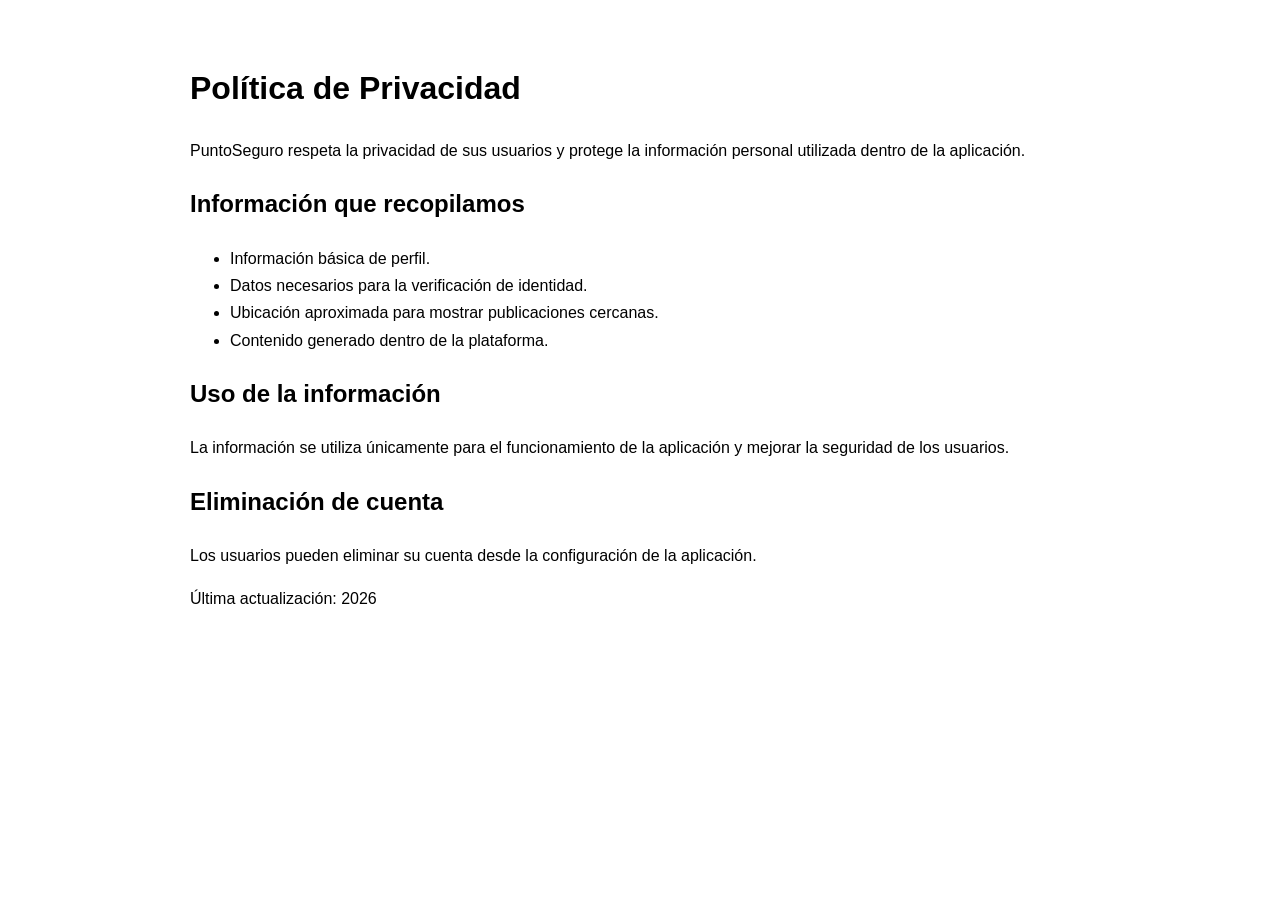
==== privacy.html @ d3b52c56 "Add privacy policy page" ====
<!DOCTYPE html>
<html>
<head>
<meta charset="UTF-8">
<title>Política de Privacidad - PuntoSeguro</title>
<style>
body{
font-family: Arial, sans-serif;
max-width:900px;
margin:auto;
padding:40px;
line-height:1.7;
}
</style>
</head>

<body>

<h1>Política de Privacidad</h1>

<p>PuntoSeguro respeta la privacidad de sus usuarios y protege la información personal utilizada dentro de la aplicación.</p>

<h2>Información que recopilamos</h2>

<ul>
<li>Información básica de perfil.</li>
<li>Datos necesarios para la verificación de identidad.</li>
<li>Ubicación aproximada para mostrar publicaciones cercanas.</li>
<li>Contenido generado dentro de la plataforma.</li>
</ul>

<h2>Uso de la información</h2>

<p>La información se utiliza únicamente para el funcionamiento de la aplicación y mejorar la seguridad de los usuarios.</p>

<h2>Eliminación de cuenta</h2>

<p>Los usuarios pueden eliminar su cuenta desde la configuración de la aplicación.</p>

<p>Última actualización: 2026</p>

</body>
</html>
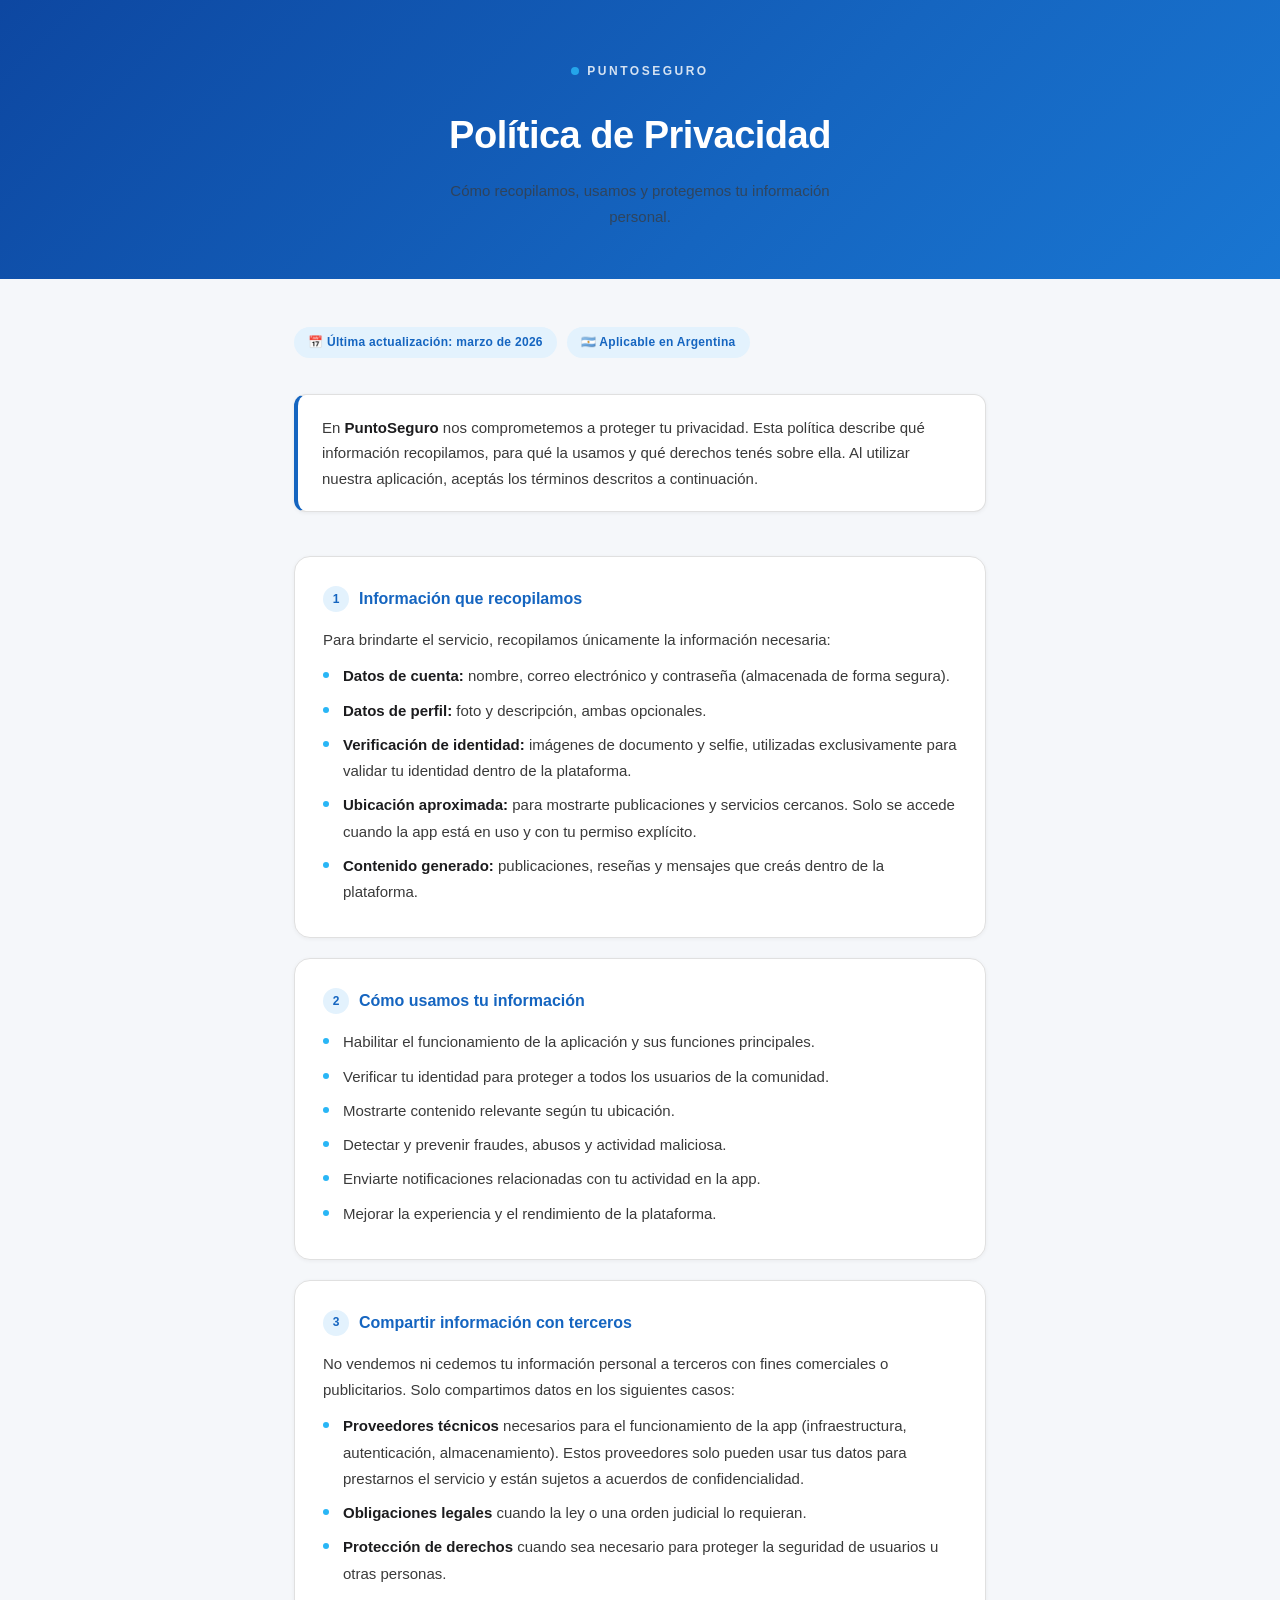
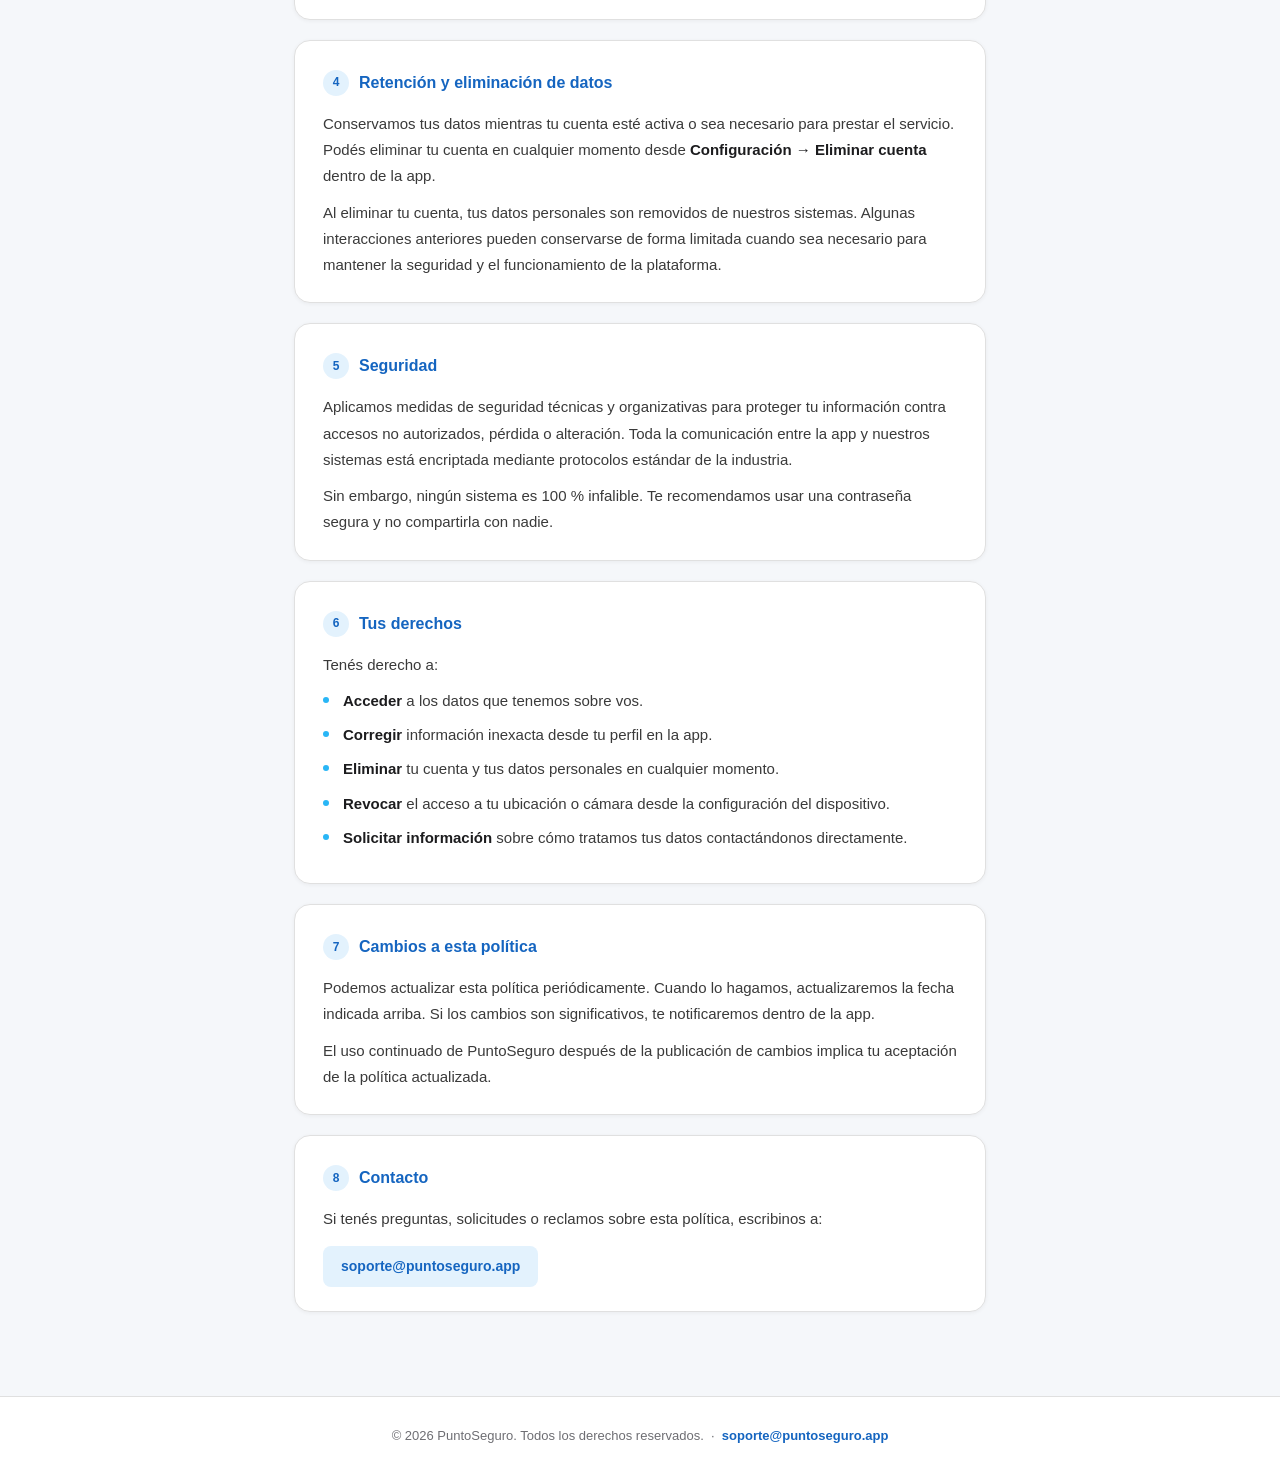
==== commit 468ee0e4: "Add files via upload" ====
--- a/privacy.html
+++ b/privacy.html
@@ -1,43 +1,352 @@
 <!DOCTYPE html>
-<html>
+<html lang="es">
 <head>
-<meta charset="UTF-8">
-<title>Política de Privacidad - PuntoSeguro</title>
-<style>
-body{
-font-family: Arial, sans-serif;
-max-width:900px;
-margin:auto;
-padding:40px;
-line-height:1.7;
-}
-</style>
+  <meta charset="UTF-8" />
+  <meta name="viewport" content="width=device-width, initial-scale=1.0" />
+  <meta name="description" content="Política de Privacidad de PuntoSeguro — cómo recopilamos, usamos y protegemos tu información." />
+  <title>Política de Privacidad — PuntoSeguro</title>
+  <style>
+    :root {
+      --primary:       #1565C0;
+      --primary-dark:  #0D47A1;
+      --primary-light: #E3F2FD;
+      --accent:        #29B6F6;
+      --text:          #1C1C1E;
+      --text-muted:    #6E6E73;
+      --border:        #E0E0E0;
+      --surface:       #FFFFFF;
+      --bg:            #F5F7FA;
+      --max-w:         740px;
+    }
+
+    *, *::before, *::after { box-sizing: border-box; margin: 0; padding: 0; }
+
+    body {
+      font-family: -apple-system, BlinkMacSystemFont, "Segoe UI", Roboto,
+                   Helvetica, Arial, sans-serif;
+      background: var(--bg);
+      color: var(--text);
+      line-height: 1.75;
+      font-size: 16px;
+      -webkit-font-smoothing: antialiased;
+    }
+
+    /* ── Header ────────────────────────────────────────────────────────────── */
+    header {
+      background: linear-gradient(135deg, var(--primary-dark) 0%, var(--primary) 60%, #1976D2 100%);
+      color: #fff;
+      padding: 56px 24px 48px;
+      text-align: center;
+    }
+
+    .brand {
+      display: inline-flex;
+      align-items: center;
+      gap: 8px;
+      font-size: 12px;
+      font-weight: 800;
+      letter-spacing: 2.5px;
+      text-transform: uppercase;
+      opacity: 0.82;
+      margin-bottom: 20px;
+    }
+
+    .brand-dot {
+      width: 8px;
+      height: 8px;
+      border-radius: 50%;
+      background: var(--accent);
+    }
+
+    header h1 {
+      font-size: clamp(26px, 5vw, 38px);
+      font-weight: 900;
+      letter-spacing: -0.5px;
+      margin-bottom: 10px;
+    }
+
+    header p {
+      font-size: 15px;
+      opacity: 0.72;
+      max-width: 420px;
+      margin: 0 auto;
+    }
+
+    /* ── Main layout ───────────────────────────────────────────────────────── */
+    main {
+      max-width: var(--max-w);
+      margin: 0 auto;
+      padding: 48px 24px 64px;
+    }
+
+    /* ── Update badge ──────────────────────────────────────────────────────── */
+    .meta {
+      display: flex;
+      align-items: center;
+      gap: 10px;
+      margin-bottom: 36px;
+      flex-wrap: wrap;
+    }
+
+    .badge {
+      display: inline-block;
+      background: var(--primary-light);
+      color: var(--primary);
+      font-size: 12px;
+      font-weight: 700;
+      padding: 5px 14px;
+      border-radius: 20px;
+      letter-spacing: 0.3px;
+    }
+
+    /* ── Intro card ────────────────────────────────────────────────────────── */
+    .intro-card {
+      background: var(--surface);
+      border: 1px solid var(--border);
+      border-left: 4px solid var(--primary);
+      border-radius: 12px;
+      padding: 20px 24px;
+      margin-bottom: 44px;
+      font-size: 15px;
+      color: #3a3a3a;
+      line-height: 1.7;
+      box-shadow: 0 1px 4px rgba(0,0,0,.06);
+    }
+
+    /* ── Sections ──────────────────────────────────────────────────────────── */
+    section {
+      background: var(--surface);
+      border: 1px solid var(--border);
+      border-radius: 16px;
+      padding: 28px 28px 24px;
+      margin-bottom: 20px;
+      box-shadow: 0 1px 4px rgba(0,0,0,.05);
+    }
+
+    h2 {
+      font-size: 16px;
+      font-weight: 800;
+      color: var(--primary);
+      margin-bottom: 14px;
+      display: flex;
+      align-items: center;
+      gap: 10px;
+    }
+
+    .section-num {
+      display: inline-flex;
+      align-items: center;
+      justify-content: center;
+      width: 26px;
+      height: 26px;
+      border-radius: 50%;
+      background: var(--primary-light);
+      color: var(--primary);
+      font-size: 12px;
+      font-weight: 900;
+      flex-shrink: 0;
+    }
+
+    p {
+      font-size: 15px;
+      color: #3a3a3a;
+      margin-bottom: 10px;
+    }
+
+    p:last-child { margin-bottom: 0; }
+
+    ul {
+      margin: 8px 0 4px 0;
+      padding-left: 0;
+      list-style: none;
+    }
+
+    ul li {
+      font-size: 15px;
+      color: #3a3a3a;
+      margin-bottom: 8px;
+      padding-left: 20px;
+      position: relative;
+    }
+
+    ul li::before {
+      content: "";
+      position: absolute;
+      left: 0;
+      top: 9px;
+      width: 6px;
+      height: 6px;
+      border-radius: 50%;
+      background: var(--accent);
+    }
+
+    strong { font-weight: 700; color: var(--text); }
+
+    /* ── Contact highlight ─────────────────────────────────────────────────── */
+    .contact-pill {
+      display: inline-block;
+      background: var(--primary-light);
+      color: var(--primary);
+      font-weight: 700;
+      font-size: 14px;
+      padding: 8px 18px;
+      border-radius: 8px;
+      margin-top: 4px;
+      word-break: break-all;
+    }
+
+    /* ── Footer ────────────────────────────────────────────────────────────── */
+    footer {
+      border-top: 1px solid var(--border);
+      text-align: center;
+      padding: 28px 24px;
+      font-size: 13px;
+      color: var(--text-muted);
+      background: var(--surface);
+    }
+
+    footer a {
+      color: var(--primary);
+      text-decoration: none;
+      font-weight: 600;
+    }
+
+    /* ── Responsive ────────────────────────────────────────────────────────── */
+    @media (max-width: 600px) {
+      header  { padding: 40px 20px 36px; }
+      main    { padding: 32px 16px 48px; }
+      section { padding: 22px 20px 18px; }
+    }
+  </style>
 </head>
-
 <body>
 
-<h1>Política de Privacidad</h1>
-
-<p>PuntoSeguro respeta la privacidad de sus usuarios y protege la información personal utilizada dentro de la aplicación.</p>
-
-<h2>Información que recopilamos</h2>
-
-<ul>
-<li>Información básica de perfil.</li>
-<li>Datos necesarios para la verificación de identidad.</li>
-<li>Ubicación aproximada para mostrar publicaciones cercanas.</li>
-<li>Contenido generado dentro de la plataforma.</li>
-</ul>
-
-<h2>Uso de la información</h2>
-
-<p>La información se utiliza únicamente para el funcionamiento de la aplicación y mejorar la seguridad de los usuarios.</p>
-
-<h2>Eliminación de cuenta</h2>
-
-<p>Los usuarios pueden eliminar su cuenta desde la configuración de la aplicación.</p>
-
-<p>Última actualización: 2026</p>
+  <header>
+    <div class="brand">
+      <span class="brand-dot"></span>
+      PuntoSeguro
+    </div>
+    <h1>Política de Privacidad</h1>
+    <p>Cómo recopilamos, usamos y protegemos tu información personal.</p>
+  </header>
+
+  <main>
+
+    <div class="meta">
+      <span class="badge">📅 Última actualización: marzo de 2026</span>
+      <span class="badge">🇦🇷 Aplicable en Argentina</span>
+    </div>
+
+    <div class="intro-card">
+      En <strong>PuntoSeguro</strong> nos comprometemos a proteger tu privacidad.
+      Esta política describe qué información recopilamos, para qué la usamos y qué
+      derechos tenés sobre ella. Al utilizar nuestra aplicación, aceptás los términos
+      descritos a continuación.
+    </div>
+
+    <section>
+      <h2><span class="section-num">1</span> Información que recopilamos</h2>
+      <p>Para brindarte el servicio, recopilamos únicamente la información necesaria:</p>
+      <ul>
+        <li><strong>Datos de cuenta:</strong> nombre, correo electrónico y contraseña (almacenada de forma segura).</li>
+        <li><strong>Datos de perfil:</strong> foto y descripción, ambas opcionales.</li>
+        <li><strong>Verificación de identidad:</strong> imágenes de documento y selfie, utilizadas exclusivamente para validar tu identidad dentro de la plataforma.</li>
+        <li><strong>Ubicación aproximada:</strong> para mostrarte publicaciones y servicios cercanos. Solo se accede cuando la app está en uso y con tu permiso explícito.</li>
+        <li><strong>Contenido generado:</strong> publicaciones, reseñas y mensajes que creás dentro de la plataforma.</li>
+      </ul>
+    </section>
+
+    <section>
+      <h2><span class="section-num">2</span> Cómo usamos tu información</h2>
+      <ul>
+        <li>Habilitar el funcionamiento de la aplicación y sus funciones principales.</li>
+        <li>Verificar tu identidad para proteger a todos los usuarios de la comunidad.</li>
+        <li>Mostrarte contenido relevante según tu ubicación.</li>
+        <li>Detectar y prevenir fraudes, abusos y actividad maliciosa.</li>
+        <li>Enviarte notificaciones relacionadas con tu actividad en la app.</li>
+        <li>Mejorar la experiencia y el rendimiento de la plataforma.</li>
+      </ul>
+    </section>
+
+    <section>
+      <h2><span class="section-num">3</span> Compartir información con terceros</h2>
+      <p>
+        No vendemos ni cedemos tu información personal a terceros con fines
+        comerciales o publicitarios. Solo compartimos datos en los siguientes casos:
+      </p>
+      <ul>
+        <li><strong>Proveedores técnicos</strong> necesarios para el funcionamiento de la app (infraestructura, autenticación, almacenamiento). Estos proveedores solo pueden usar tus datos para prestarnos el servicio y están sujetos a acuerdos de confidencialidad.</li>
+        <li><strong>Obligaciones legales</strong> cuando la ley o una orden judicial lo requieran.</li>
+        <li><strong>Protección de derechos</strong> cuando sea necesario para proteger la seguridad de usuarios u otras personas.</li>
+      </ul>
+    </section>
+
+    <section>
+      <h2><span class="section-num">4</span> Retención y eliminación de datos</h2>
+      <p>
+        Conservamos tus datos mientras tu cuenta esté activa o sea necesario para
+        prestar el servicio. Podés eliminar tu cuenta en cualquier momento desde
+        <strong>Configuración → Eliminar cuenta</strong> dentro de la app.
+      </p>
+      <p>
+        Al eliminar tu cuenta, tus datos personales son removidos de nuestros
+        sistemas. Algunas interacciones anteriores pueden conservarse de forma
+        limitada cuando sea necesario para mantener la seguridad y el
+        funcionamiento de la plataforma.
+      </p>
+    </section>
+
+    <section>
+      <h2><span class="section-num">5</span> Seguridad</h2>
+      <p>
+        Aplicamos medidas de seguridad técnicas y organizativas para proteger
+        tu información contra accesos no autorizados, pérdida o alteración.
+        Toda la comunicación entre la app y nuestros sistemas está encriptada
+        mediante protocolos estándar de la industria.
+      </p>
+      <p>
+        Sin embargo, ningún sistema es 100 % infalible. Te recomendamos usar
+        una contraseña segura y no compartirla con nadie.
+      </p>
+    </section>
+
+    <section>
+      <h2><span class="section-num">6</span> Tus derechos</h2>
+      <p>Tenés derecho a:</p>
+      <ul>
+        <li><strong>Acceder</strong> a los datos que tenemos sobre vos.</li>
+        <li><strong>Corregir</strong> información inexacta desde tu perfil en la app.</li>
+        <li><strong>Eliminar</strong> tu cuenta y tus datos personales en cualquier momento.</li>
+        <li><strong>Revocar</strong> el acceso a tu ubicación o cámara desde la configuración del dispositivo.</li>
+        <li><strong>Solicitar información</strong> sobre cómo tratamos tus datos contactándonos directamente.</li>
+      </ul>
+    </section>
+
+    <section>
+      <h2><span class="section-num">7</span> Cambios a esta política</h2>
+      <p>
+        Podemos actualizar esta política periódicamente. Cuando lo hagamos,
+        actualizaremos la fecha indicada arriba. Si los cambios son significativos,
+        te notificaremos dentro de la app.
+      </p>
+      <p>
+        El uso continuado de PuntoSeguro después de la publicación de cambios
+        implica tu aceptación de la política actualizada.
+      </p>
+    </section>
+
+    <section>
+      <h2><span class="section-num">8</span> Contacto</h2>
+      <p>Si tenés preguntas, solicitudes o reclamos sobre esta política, escribinos a:</p>
+      <div class="contact-pill">soporte@puntoseguro.app</div>
+    </section>
+
+  </main>
+
+  <footer>
+    © 2026 PuntoSeguro. Todos los derechos reservados. &nbsp;·&nbsp;
+    <a href="mailto:soporte@puntoseguro.app">soporte@puntoseguro.app</a>
+  </footer>
 
 </body>
 </html>
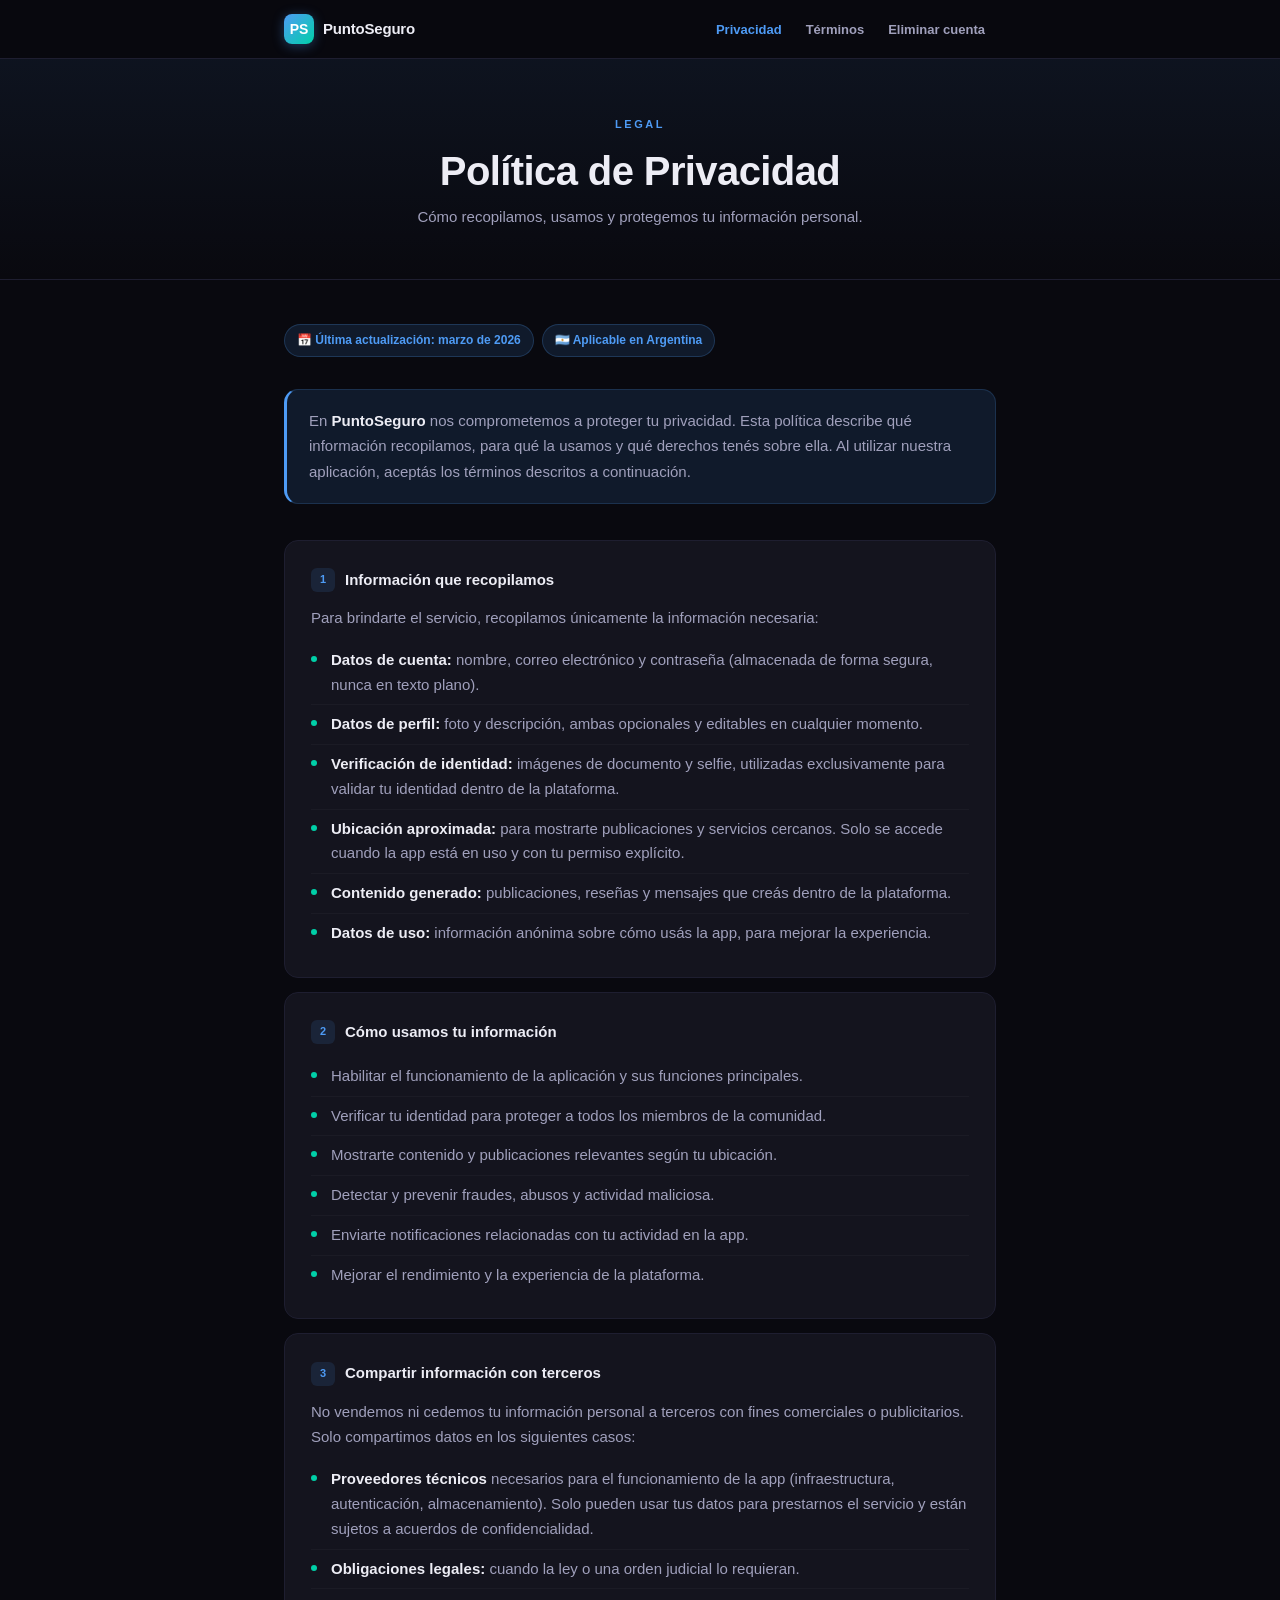
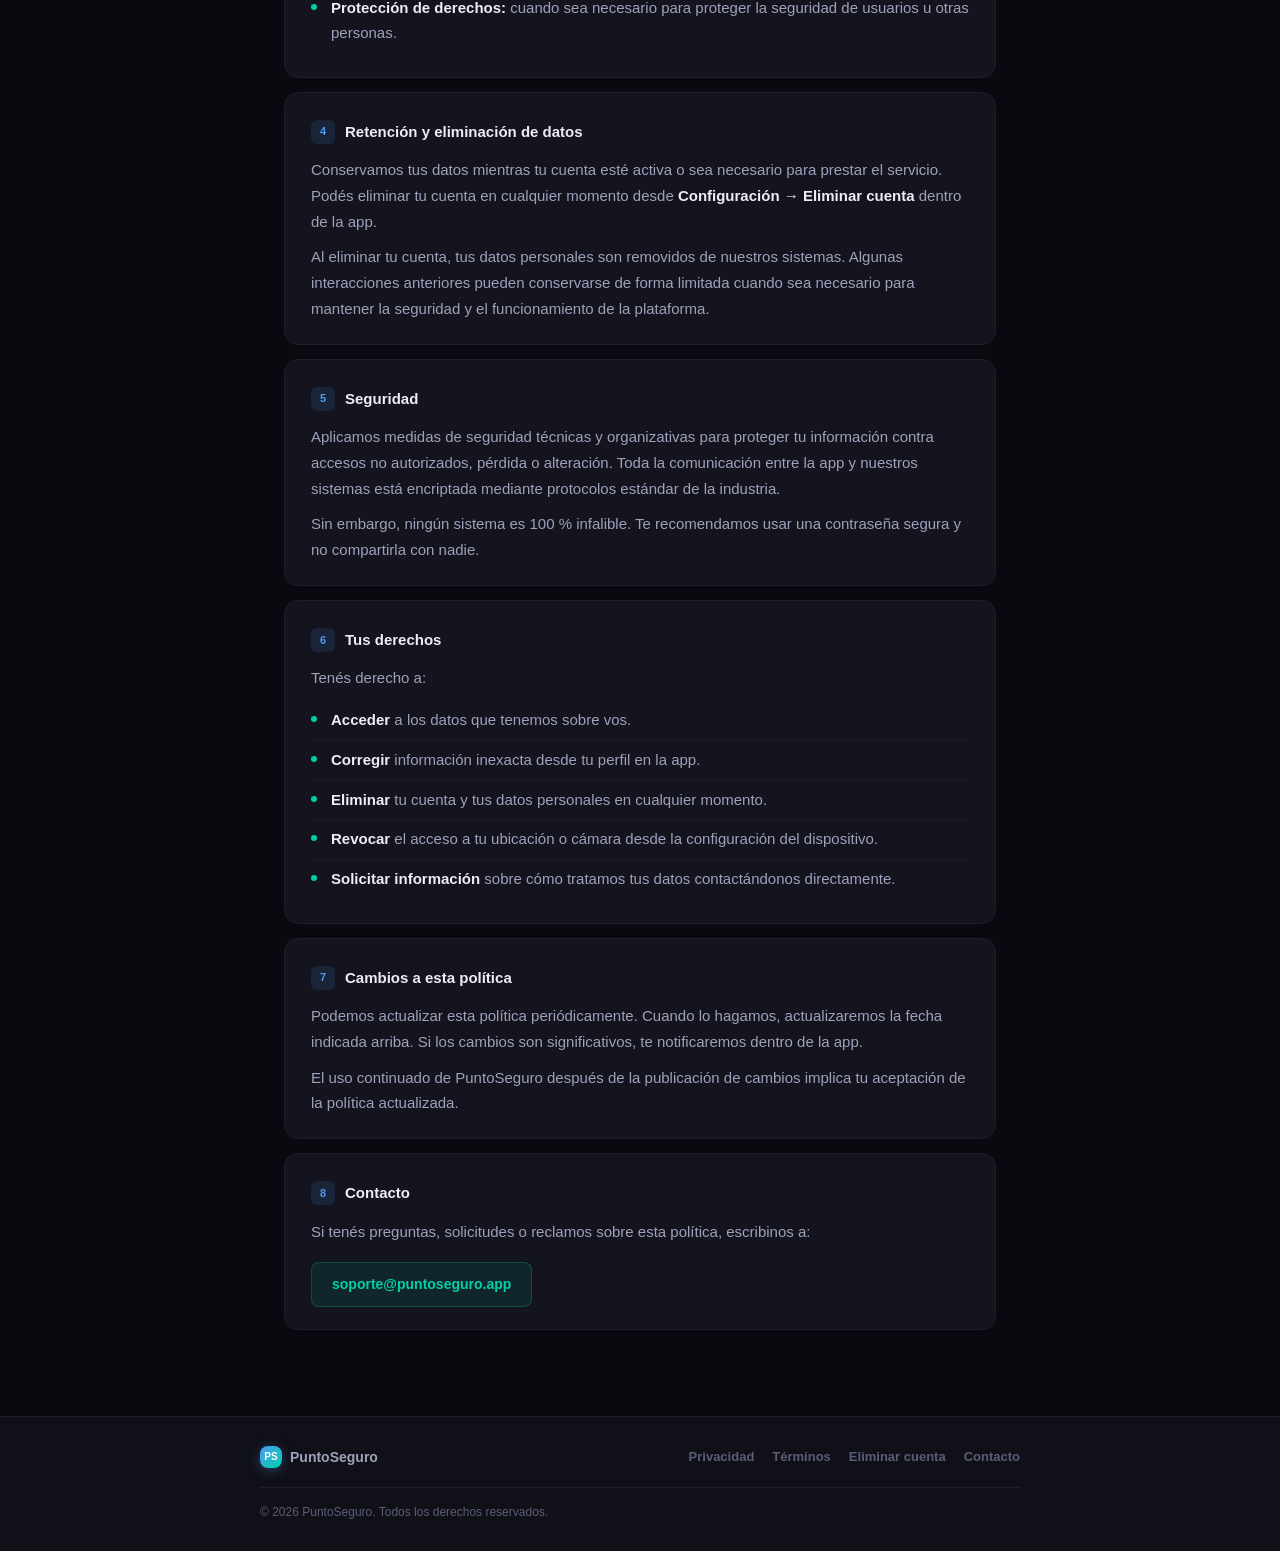
==== commit f227ad56: "Add files via upload" ====
--- a/privacy.html
+++ b/privacy.html
@@ -5,234 +5,33 @@
   <meta name="viewport" content="width=device-width, initial-scale=1.0" />
   <meta name="description" content="Política de Privacidad de PuntoSeguro — cómo recopilamos, usamos y protegemos tu información." />
   <title>Política de Privacidad — PuntoSeguro</title>
-  <style>
-    :root {
-      --primary:       #1565C0;
-      --primary-dark:  #0D47A1;
-      --primary-light: #E3F2FD;
-      --accent:        #29B6F6;
-      --text:          #1C1C1E;
-      --text-muted:    #6E6E73;
-      --border:        #E0E0E0;
-      --surface:       #FFFFFF;
-      --bg:            #F5F7FA;
-      --max-w:         740px;
-    }
-
-    *, *::before, *::after { box-sizing: border-box; margin: 0; padding: 0; }
-
-    body {
-      font-family: -apple-system, BlinkMacSystemFont, "Segoe UI", Roboto,
-                   Helvetica, Arial, sans-serif;
-      background: var(--bg);
-      color: var(--text);
-      line-height: 1.75;
-      font-size: 16px;
-      -webkit-font-smoothing: antialiased;
-    }
-
-    /* ── Header ────────────────────────────────────────────────────────────── */
-    header {
-      background: linear-gradient(135deg, var(--primary-dark) 0%, var(--primary) 60%, #1976D2 100%);
-      color: #fff;
-      padding: 56px 24px 48px;
-      text-align: center;
-    }
-
-    .brand {
-      display: inline-flex;
-      align-items: center;
-      gap: 8px;
-      font-size: 12px;
-      font-weight: 800;
-      letter-spacing: 2.5px;
-      text-transform: uppercase;
-      opacity: 0.82;
-      margin-bottom: 20px;
-    }
-
-    .brand-dot {
-      width: 8px;
-      height: 8px;
-      border-radius: 50%;
-      background: var(--accent);
-    }
-
-    header h1 {
-      font-size: clamp(26px, 5vw, 38px);
-      font-weight: 900;
-      letter-spacing: -0.5px;
-      margin-bottom: 10px;
-    }
-
-    header p {
-      font-size: 15px;
-      opacity: 0.72;
-      max-width: 420px;
-      margin: 0 auto;
-    }
-
-    /* ── Main layout ───────────────────────────────────────────────────────── */
-    main {
-      max-width: var(--max-w);
-      margin: 0 auto;
-      padding: 48px 24px 64px;
-    }
-
-    /* ── Update badge ──────────────────────────────────────────────────────── */
-    .meta {
-      display: flex;
-      align-items: center;
-      gap: 10px;
-      margin-bottom: 36px;
-      flex-wrap: wrap;
-    }
-
-    .badge {
-      display: inline-block;
-      background: var(--primary-light);
-      color: var(--primary);
-      font-size: 12px;
-      font-weight: 700;
-      padding: 5px 14px;
-      border-radius: 20px;
-      letter-spacing: 0.3px;
-    }
-
-    /* ── Intro card ────────────────────────────────────────────────────────── */
-    .intro-card {
-      background: var(--surface);
-      border: 1px solid var(--border);
-      border-left: 4px solid var(--primary);
-      border-radius: 12px;
-      padding: 20px 24px;
-      margin-bottom: 44px;
-      font-size: 15px;
-      color: #3a3a3a;
-      line-height: 1.7;
-      box-shadow: 0 1px 4px rgba(0,0,0,.06);
-    }
-
-    /* ── Sections ──────────────────────────────────────────────────────────── */
-    section {
-      background: var(--surface);
-      border: 1px solid var(--border);
-      border-radius: 16px;
-      padding: 28px 28px 24px;
-      margin-bottom: 20px;
-      box-shadow: 0 1px 4px rgba(0,0,0,.05);
-    }
-
-    h2 {
-      font-size: 16px;
-      font-weight: 800;
-      color: var(--primary);
-      margin-bottom: 14px;
-      display: flex;
-      align-items: center;
-      gap: 10px;
-    }
-
-    .section-num {
-      display: inline-flex;
-      align-items: center;
-      justify-content: center;
-      width: 26px;
-      height: 26px;
-      border-radius: 50%;
-      background: var(--primary-light);
-      color: var(--primary);
-      font-size: 12px;
-      font-weight: 900;
-      flex-shrink: 0;
-    }
-
-    p {
-      font-size: 15px;
-      color: #3a3a3a;
-      margin-bottom: 10px;
-    }
-
-    p:last-child { margin-bottom: 0; }
-
-    ul {
-      margin: 8px 0 4px 0;
-      padding-left: 0;
-      list-style: none;
-    }
-
-    ul li {
-      font-size: 15px;
-      color: #3a3a3a;
-      margin-bottom: 8px;
-      padding-left: 20px;
-      position: relative;
-    }
-
-    ul li::before {
-      content: "";
-      position: absolute;
-      left: 0;
-      top: 9px;
-      width: 6px;
-      height: 6px;
-      border-radius: 50%;
-      background: var(--accent);
-    }
-
-    strong { font-weight: 700; color: var(--text); }
-
-    /* ── Contact highlight ─────────────────────────────────────────────────── */
-    .contact-pill {
-      display: inline-block;
-      background: var(--primary-light);
-      color: var(--primary);
-      font-weight: 700;
-      font-size: 14px;
-      padding: 8px 18px;
-      border-radius: 8px;
-      margin-top: 4px;
-      word-break: break-all;
-    }
-
-    /* ── Footer ────────────────────────────────────────────────────────────── */
-    footer {
-      border-top: 1px solid var(--border);
-      text-align: center;
-      padding: 28px 24px;
-      font-size: 13px;
-      color: var(--text-muted);
-      background: var(--surface);
-    }
-
-    footer a {
-      color: var(--primary);
-      text-decoration: none;
-      font-weight: 600;
-    }
-
-    /* ── Responsive ────────────────────────────────────────────────────────── */
-    @media (max-width: 600px) {
-      header  { padding: 40px 20px 36px; }
-      main    { padding: 32px 16px 48px; }
-      section { padding: 22px 20px 18px; }
-    }
-  </style>
+  <link rel="stylesheet" href="styles.css" />
 </head>
 <body>
 
-  <header>
-    <div class="brand">
-      <span class="brand-dot"></span>
-      PuntoSeguro
+  <nav class="site-nav">
+    <div class="nav-inner">
+      <a href="index.html" class="nav-brand">
+        <span class="brand-mark">PS</span>
+        PuntoSeguro
+      </a>
+      <ul class="nav-links">
+        <li><a href="privacy.html" class="active">Privacidad</a></li>
+        <li><a href="terms.html">Términos</a></li>
+        <li><a href="delete-account.html">Eliminar cuenta</a></li>
+      </ul>
     </div>
+  </nav>
+
+  <div class="page-hero">
+    <span class="eyebrow">Legal</span>
     <h1>Política de Privacidad</h1>
-    <p>Cómo recopilamos, usamos y protegemos tu información personal.</p>
-  </header>
+    <p class="sub">Cómo recopilamos, usamos y protegemos tu información personal.</p>
+  </div>
 
   <main>
 
-    <div class="meta">
+    <div class="meta-row">
       <span class="badge">📅 Última actualización: marzo de 2026</span>
       <span class="badge">🇦🇷 Aplicable en Argentina</span>
     </div>
@@ -244,74 +43,55 @@
       descritos a continuación.
     </div>
 
-    <section>
-      <h2><span class="section-num">1</span> Información que recopilamos</h2>
+    <div class="section-card">
+      <h2><span class="snum">1</span> Información que recopilamos</h2>
       <p>Para brindarte el servicio, recopilamos únicamente la información necesaria:</p>
       <ul>
-        <li><strong>Datos de cuenta:</strong> nombre, correo electrónico y contraseña (almacenada de forma segura).</li>
-        <li><strong>Datos de perfil:</strong> foto y descripción, ambas opcionales.</li>
+        <li><strong>Datos de cuenta:</strong> nombre, correo electrónico y contraseña (almacenada de forma segura, nunca en texto plano).</li>
+        <li><strong>Datos de perfil:</strong> foto y descripción, ambas opcionales y editables en cualquier momento.</li>
         <li><strong>Verificación de identidad:</strong> imágenes de documento y selfie, utilizadas exclusivamente para validar tu identidad dentro de la plataforma.</li>
         <li><strong>Ubicación aproximada:</strong> para mostrarte publicaciones y servicios cercanos. Solo se accede cuando la app está en uso y con tu permiso explícito.</li>
         <li><strong>Contenido generado:</strong> publicaciones, reseñas y mensajes que creás dentro de la plataforma.</li>
+        <li><strong>Datos de uso:</strong> información anónima sobre cómo usás la app, para mejorar la experiencia.</li>
       </ul>
-    </section>
+    </div>
 
-    <section>
-      <h2><span class="section-num">2</span> Cómo usamos tu información</h2>
+    <div class="section-card">
+      <h2><span class="snum">2</span> Cómo usamos tu información</h2>
       <ul>
         <li>Habilitar el funcionamiento de la aplicación y sus funciones principales.</li>
-        <li>Verificar tu identidad para proteger a todos los usuarios de la comunidad.</li>
-        <li>Mostrarte contenido relevante según tu ubicación.</li>
+        <li>Verificar tu identidad para proteger a todos los miembros de la comunidad.</li>
+        <li>Mostrarte contenido y publicaciones relevantes según tu ubicación.</li>
         <li>Detectar y prevenir fraudes, abusos y actividad maliciosa.</li>
         <li>Enviarte notificaciones relacionadas con tu actividad en la app.</li>
-        <li>Mejorar la experiencia y el rendimiento de la plataforma.</li>
+        <li>Mejorar el rendimiento y la experiencia de la plataforma.</li>
       </ul>
-    </section>
+    </div>
 
-    <section>
-      <h2><span class="section-num">3</span> Compartir información con terceros</h2>
-      <p>
-        No vendemos ni cedemos tu información personal a terceros con fines
-        comerciales o publicitarios. Solo compartimos datos en los siguientes casos:
-      </p>
+    <div class="section-card">
+      <h2><span class="snum">3</span> Compartir información con terceros</h2>
+      <p>No vendemos ni cedemos tu información personal a terceros con fines comerciales o publicitarios. Solo compartimos datos en los siguientes casos:</p>
       <ul>
-        <li><strong>Proveedores técnicos</strong> necesarios para el funcionamiento de la app (infraestructura, autenticación, almacenamiento). Estos proveedores solo pueden usar tus datos para prestarnos el servicio y están sujetos a acuerdos de confidencialidad.</li>
-        <li><strong>Obligaciones legales</strong> cuando la ley o una orden judicial lo requieran.</li>
-        <li><strong>Protección de derechos</strong> cuando sea necesario para proteger la seguridad de usuarios u otras personas.</li>
+        <li><strong>Proveedores técnicos</strong> necesarios para el funcionamiento de la app (infraestructura, autenticación, almacenamiento). Solo pueden usar tus datos para prestarnos el servicio y están sujetos a acuerdos de confidencialidad.</li>
+        <li><strong>Obligaciones legales:</strong> cuando la ley o una orden judicial lo requieran.</li>
+        <li><strong>Protección de derechos:</strong> cuando sea necesario para proteger la seguridad de usuarios u otras personas.</li>
       </ul>
-    </section>
+    </div>
 
-    <section>
-      <h2><span class="section-num">4</span> Retención y eliminación de datos</h2>
-      <p>
-        Conservamos tus datos mientras tu cuenta esté activa o sea necesario para
-        prestar el servicio. Podés eliminar tu cuenta en cualquier momento desde
-        <strong>Configuración → Eliminar cuenta</strong> dentro de la app.
-      </p>
-      <p>
-        Al eliminar tu cuenta, tus datos personales son removidos de nuestros
-        sistemas. Algunas interacciones anteriores pueden conservarse de forma
-        limitada cuando sea necesario para mantener la seguridad y el
-        funcionamiento de la plataforma.
-      </p>
-    </section>
+    <div class="section-card">
+      <h2><span class="snum">4</span> Retención y eliminación de datos</h2>
+      <p>Conservamos tus datos mientras tu cuenta esté activa o sea necesario para prestar el servicio. Podés eliminar tu cuenta en cualquier momento desde <strong>Configuración → Eliminar cuenta</strong> dentro de la app.</p>
+      <p>Al eliminar tu cuenta, tus datos personales son removidos de nuestros sistemas. Algunas interacciones anteriores pueden conservarse de forma limitada cuando sea necesario para mantener la seguridad y el funcionamiento de la plataforma.</p>
+    </div>
 
-    <section>
-      <h2><span class="section-num">5</span> Seguridad</h2>
-      <p>
-        Aplicamos medidas de seguridad técnicas y organizativas para proteger
-        tu información contra accesos no autorizados, pérdida o alteración.
-        Toda la comunicación entre la app y nuestros sistemas está encriptada
-        mediante protocolos estándar de la industria.
-      </p>
-      <p>
-        Sin embargo, ningún sistema es 100 % infalible. Te recomendamos usar
-        una contraseña segura y no compartirla con nadie.
-      </p>
-    </section>
+    <div class="section-card">
+      <h2><span class="snum">5</span> Seguridad</h2>
+      <p>Aplicamos medidas de seguridad técnicas y organizativas para proteger tu información contra accesos no autorizados, pérdida o alteración. Toda la comunicación entre la app y nuestros sistemas está encriptada mediante protocolos estándar de la industria.</p>
+      <p>Sin embargo, ningún sistema es 100 % infalible. Te recomendamos usar una contraseña segura y no compartirla con nadie.</p>
+    </div>
 
-    <section>
-      <h2><span class="section-num">6</span> Tus derechos</h2>
+    <div class="section-card">
+      <h2><span class="snum">6</span> Tus derechos</h2>
       <p>Tenés derecho a:</p>
       <ul>
         <li><strong>Acceder</strong> a los datos que tenemos sobre vos.</li>
@@ -320,32 +100,36 @@
         <li><strong>Revocar</strong> el acceso a tu ubicación o cámara desde la configuración del dispositivo.</li>
         <li><strong>Solicitar información</strong> sobre cómo tratamos tus datos contactándonos directamente.</li>
       </ul>
-    </section>
+    </div>
 
-    <section>
-      <h2><span class="section-num">7</span> Cambios a esta política</h2>
-      <p>
-        Podemos actualizar esta política periódicamente. Cuando lo hagamos,
-        actualizaremos la fecha indicada arriba. Si los cambios son significativos,
-        te notificaremos dentro de la app.
-      </p>
-      <p>
-        El uso continuado de PuntoSeguro después de la publicación de cambios
-        implica tu aceptación de la política actualizada.
-      </p>
-    </section>
+    <div class="section-card">
+      <h2><span class="snum">7</span> Cambios a esta política</h2>
+      <p>Podemos actualizar esta política periódicamente. Cuando lo hagamos, actualizaremos la fecha indicada arriba. Si los cambios son significativos, te notificaremos dentro de la app.</p>
+      <p>El uso continuado de PuntoSeguro después de la publicación de cambios implica tu aceptación de la política actualizada.</p>
+    </div>
 
-    <section>
-      <h2><span class="section-num">8</span> Contacto</h2>
+    <div class="section-card">
+      <h2><span class="snum">8</span> Contacto</h2>
       <p>Si tenés preguntas, solicitudes o reclamos sobre esta política, escribinos a:</p>
-      <div class="contact-pill">soporte@puntoseguro.app</div>
-    </section>
+      <a href="mailto:soporte@puntoseguro.app" class="contact-pill">soporte@puntoseguro.app</a>
+    </div>
 
   </main>
 
   <footer>
-    © 2026 PuntoSeguro. Todos los derechos reservados. &nbsp;·&nbsp;
-    <a href="mailto:soporte@puntoseguro.app">soporte@puntoseguro.app</a>
+    <div class="footer-inner">
+      <a href="index.html" class="footer-brand">
+        <span class="brand-mark" style="width:22px;height:22px;font-size:10px;">PS</span>
+        PuntoSeguro
+      </a>
+      <nav class="footer-links">
+        <a href="privacy.html">Privacidad</a>
+        <a href="terms.html">Términos</a>
+        <a href="delete-account.html">Eliminar cuenta</a>
+        <a href="mailto:soporte@puntoseguro.app">Contacto</a>
+      </nav>
+      <p class="footer-copy">© 2026 PuntoSeguro. Todos los derechos reservados.</p>
+    </div>
   </footer>
 
 </body>
--- a/styles.css
+++ b/styles.css
@@ -0,0 +1,568 @@
+/* ─────────────────────────────────────────────────────────────────────────
+   PuntoSeguro — Legal Site · Shared Design System
+   ───────────────────────────────────────────────────────────────────────── */
+
+:root {
+  --bg:           #09090F;
+  --surface:      #101018;
+  --card:         #14141E;
+  --card-hover:   #1A1A28;
+  --border:       #1E1E30;
+  --border-lit:   rgba(78, 155, 245, .28);
+  --primary:      #4E9BF5;
+  --primary-dim:  rgba(78, 155, 245, .12);
+  --accent:       #00D0A8;
+  --accent-dim:   rgba(0, 208, 168, .10);
+  --danger:       #FF4F5A;
+  --danger-dim:   rgba(255, 79, 90, .08);
+  --text:         #EDEDF5;
+  --text-2:       #A0A0BC;
+  --text-muted:   #5C5C78;
+  --max-w:        760px;
+  --r:            14px;
+  --r-sm:          8px;
+}
+
+*, *::before, *::after { box-sizing: border-box; margin: 0; padding: 0; }
+
+html { scroll-behavior: smooth; }
+
+body {
+  font-family: -apple-system, BlinkMacSystemFont, "Segoe UI", Roboto,
+               Helvetica, Arial, sans-serif;
+  background: var(--bg);
+  color: var(--text);
+  line-height: 1.75;
+  font-size: 16px;
+  -webkit-font-smoothing: antialiased;
+  min-height: 100vh;
+  display: flex;
+  flex-direction: column;
+}
+
+/* ── Navigation ─────────────────────────────────────────────────────────── */
+
+.site-nav {
+  background: rgba(9, 9, 15, .94);
+  backdrop-filter: blur(14px);
+  -webkit-backdrop-filter: blur(14px);
+  border-bottom: 1px solid var(--border);
+  position: sticky;
+  top: 0;
+  z-index: 100;
+}
+
+.nav-inner {
+  max-width: var(--max-w);
+  margin: 0 auto;
+  padding: 0 24px;
+  height: 58px;
+  display: flex;
+  align-items: center;
+  justify-content: space-between;
+}
+
+.nav-brand {
+  display: flex;
+  align-items: center;
+  gap: 9px;
+  text-decoration: none;
+  color: var(--text);
+  font-weight: 800;
+  font-size: 15px;
+  letter-spacing: -0.2px;
+}
+
+.brand-mark {
+  width: 30px;
+  height: 30px;
+  border-radius: 8px;
+  background: linear-gradient(135deg, var(--primary) 0%, var(--accent) 100%);
+  display: flex;
+  align-items: center;
+  justify-content: center;
+  font-size: 14px;
+  font-weight: 900;
+  color: #fff;
+  flex-shrink: 0;
+  box-shadow: 0 2px 12px rgba(78, 155, 245, .35);
+}
+
+.nav-links {
+  display: flex;
+  align-items: center;
+  gap: 2px;
+  list-style: none;
+}
+
+.nav-links a {
+  color: var(--text-2);
+  text-decoration: none;
+  font-size: 13px;
+  font-weight: 600;
+  padding: 6px 11px;
+  border-radius: var(--r-sm);
+  transition: color .18s, background .18s;
+}
+
+.nav-links a:hover { color: var(--text); background: rgba(255,255,255,.05); }
+.nav-links a.active { color: var(--primary); }
+
+/* ── Page Hero ──────────────────────────────────────────────────────────── */
+
+.page-hero {
+  background: linear-gradient(180deg,
+    rgba(78, 155, 245, .07) 0%,
+    transparent 100%);
+  border-bottom: 1px solid var(--border);
+  padding: 56px 24px 48px;
+  text-align: center;
+}
+
+.page-hero .eyebrow {
+  display: block;
+  font-size: 11px;
+  font-weight: 700;
+  letter-spacing: 2.5px;
+  text-transform: uppercase;
+  color: var(--primary);
+  margin-bottom: 14px;
+}
+
+.page-hero h1 {
+  font-size: clamp(26px, 5vw, 40px);
+  font-weight: 900;
+  letter-spacing: -0.6px;
+  color: var(--text);
+  margin-bottom: 10px;
+  line-height: 1.15;
+}
+
+.page-hero .sub {
+  font-size: 15px;
+  color: var(--text-2);
+  max-width: 460px;
+  margin: 0 auto;
+}
+
+/* ── Main ────────────────────────────────────────────────────────────────── */
+
+main {
+  flex: 1;
+  max-width: var(--max-w);
+  margin: 0 auto;
+  width: 100%;
+  padding: 44px 24px 72px;
+}
+
+/* ── Meta row ────────────────────────────────────────────────────────────── */
+
+.meta-row {
+  display: flex;
+  align-items: center;
+  gap: 8px;
+  flex-wrap: wrap;
+  margin-bottom: 32px;
+}
+
+.badge {
+  display: inline-flex;
+  align-items: center;
+  gap: 5px;
+  background: var(--primary-dim);
+  color: var(--primary);
+  border: 1px solid rgba(78, 155, 245, .22);
+  font-size: 12px;
+  font-weight: 700;
+  padding: 5px 12px;
+  border-radius: 20px;
+}
+
+/* ── Intro card ──────────────────────────────────────────────────────────── */
+
+.intro-card {
+  background: var(--primary-dim);
+  border: 1px solid rgba(78, 155, 245, .18);
+  border-left: 3px solid var(--primary);
+  border-radius: var(--r);
+  padding: 18px 22px;
+  margin-bottom: 36px;
+  font-size: 15px;
+  color: var(--text-2);
+  line-height: 1.72;
+}
+
+/* ── Section cards ───────────────────────────────────────────────────────── */
+
+.section-card {
+  background: var(--card);
+  border: 1px solid var(--border);
+  border-radius: var(--r);
+  padding: 26px 26px 22px;
+  margin-bottom: 14px;
+  transition: border-color .18s;
+}
+
+.section-card:hover { border-color: var(--border-lit); }
+
+.section-card h2 {
+  font-size: 15px;
+  font-weight: 800;
+  color: var(--text);
+  margin-bottom: 12px;
+  display: flex;
+  align-items: center;
+  gap: 10px;
+}
+
+.snum {
+  display: inline-flex;
+  align-items: center;
+  justify-content: center;
+  width: 24px;
+  height: 24px;
+  border-radius: 6px;
+  background: var(--primary-dim);
+  color: var(--primary);
+  font-size: 11px;
+  font-weight: 900;
+  flex-shrink: 0;
+}
+
+.section-card p {
+  font-size: 15px;
+  color: var(--text-2);
+  margin-bottom: 10px;
+  line-height: 1.72;
+}
+
+.section-card p:last-child { margin-bottom: 0; }
+
+.section-card ul {
+  list-style: none;
+  padding: 0;
+  margin: 8px 0 2px;
+}
+
+.section-card ul li {
+  font-size: 15px;
+  color: var(--text-2);
+  padding: 7px 0 7px 20px;
+  position: relative;
+  border-bottom: 1px solid rgba(255,255,255,.03);
+  line-height: 1.65;
+}
+
+.section-card ul li:last-child { border-bottom: none; }
+
+.section-card ul li::before {
+  content: "";
+  position: absolute;
+  left: 0;
+  top: 15px;
+  width: 6px;
+  height: 6px;
+  border-radius: 50%;
+  background: var(--accent);
+}
+
+strong { font-weight: 700; color: var(--text); }
+
+/* ── Contact pill ────────────────────────────────────────────────────────── */
+
+.contact-pill {
+  display: inline-block;
+  background: var(--accent-dim);
+  border: 1px solid rgba(0, 208, 168, .22);
+  color: var(--accent);
+  font-weight: 700;
+  font-size: 14px;
+  padding: 9px 20px;
+  border-radius: var(--r-sm);
+  margin-top: 8px;
+  text-decoration: none;
+  transition: background .18s;
+}
+
+.contact-pill:hover { background: rgba(0, 208, 168, .18); }
+
+/* ── Warning card ────────────────────────────────────────────────────────── */
+
+.warning-card {
+  background: var(--danger-dim);
+  border: 1px solid rgba(255, 79, 90, .22);
+  border-radius: var(--r);
+  padding: 18px 22px;
+  margin-bottom: 24px;
+  display: flex;
+  gap: 14px;
+  align-items: flex-start;
+}
+
+.warning-icon { font-size: 22px; flex-shrink: 0; margin-top: 2px; }
+
+.warning-card h3 {
+  font-size: 14px;
+  font-weight: 800;
+  color: var(--danger);
+  margin-bottom: 5px;
+}
+
+.warning-card p {
+  font-size: 14px;
+  color: var(--text-2);
+  margin: 0;
+  line-height: 1.6;
+}
+
+/* ── Step list ───────────────────────────────────────────────────────────── */
+
+.step-list { list-style: none; padding: 0; margin: 10px 0 0; }
+
+.step-list li {
+  display: flex;
+  align-items: flex-start;
+  gap: 14px;
+  padding: 12px 0;
+  border-bottom: 1px solid var(--border);
+  font-size: 15px;
+  color: var(--text-2);
+  line-height: 1.6;
+}
+
+.step-list li:last-child { border-bottom: none; }
+
+.step-n {
+  display: inline-flex;
+  align-items: center;
+  justify-content: center;
+  width: 28px;
+  height: 28px;
+  border-radius: 50%;
+  background: var(--primary-dim);
+  color: var(--primary);
+  font-size: 12px;
+  font-weight: 900;
+  flex-shrink: 0;
+  margin-top: 1px;
+}
+
+/* ── Index: hero ─────────────────────────────────────────────────────────── */
+
+.index-hero {
+  padding: 88px 24px 72px;
+  text-align: center;
+  background: radial-gradient(ellipse at 50% -10%,
+    rgba(78, 155, 245, .14) 0%,
+    transparent 65%);
+  border-bottom: 1px solid var(--border);
+}
+
+.hero-logo {
+  width: 72px;
+  height: 72px;
+  border-radius: 20px;
+  background: linear-gradient(135deg, var(--primary) 0%, var(--accent) 100%);
+  display: flex;
+  align-items: center;
+  justify-content: center;
+  font-size: 30px;
+  font-weight: 900;
+  color: #fff;
+  margin: 0 auto 28px;
+  box-shadow: 0 10px 40px rgba(78, 155, 245, .30);
+}
+
+.index-hero h1 {
+  font-size: clamp(34px, 7vw, 56px);
+  font-weight: 900;
+  letter-spacing: -2px;
+  line-height: 1.08;
+  color: var(--text);
+  margin-bottom: 16px;
+}
+
+.index-hero h1 span { color: var(--primary); }
+
+.index-hero .tagline {
+  font-size: 17px;
+  color: var(--text-2);
+  max-width: 400px;
+  margin: 0 auto 28px;
+  line-height: 1.6;
+}
+
+.trust-pill {
+  display: inline-flex;
+  align-items: center;
+  gap: 6px;
+  background: var(--accent-dim);
+  border: 1px solid rgba(0, 208, 168, .2);
+  color: var(--accent);
+  font-size: 12px;
+  font-weight: 700;
+  padding: 7px 16px;
+  border-radius: 24px;
+}
+
+/* ── Index: doc grid ─────────────────────────────────────────────────────── */
+
+.section-label {
+  font-size: 11px;
+  font-weight: 800;
+  letter-spacing: 2px;
+  text-transform: uppercase;
+  color: var(--text-muted);
+  margin-bottom: 14px;
+}
+
+.doc-grid {
+  display: grid;
+  grid-template-columns: repeat(auto-fit, minmax(210px, 1fr));
+  gap: 14px;
+  margin-bottom: 44px;
+}
+
+.doc-card {
+  background: var(--card);
+  border: 1px solid var(--border);
+  border-radius: var(--r);
+  padding: 22px 20px;
+  text-decoration: none;
+  color: inherit;
+  display: flex;
+  flex-direction: column;
+  gap: 9px;
+  transition: border-color .18s, transform .18s, background .18s;
+}
+
+.doc-card:hover {
+  border-color: var(--primary);
+  background: var(--card-hover);
+  transform: translateY(-2px);
+}
+
+.doc-card-icon { font-size: 26px; }
+
+.doc-card h3 {
+  font-size: 14px;
+  font-weight: 800;
+  color: var(--text);
+}
+
+.doc-card p {
+  font-size: 13px;
+  color: var(--text-muted);
+  line-height: 1.5;
+  flex: 1;
+}
+
+.card-link {
+  color: var(--primary);
+  font-size: 12px;
+  font-weight: 700;
+  margin-top: 4px;
+}
+
+/* ── Index: feature strip ────────────────────────────────────────────────── */
+
+.feature-strip {
+  display: grid;
+  grid-template-columns: repeat(auto-fit, minmax(180px, 1fr));
+  gap: 14px;
+  margin-bottom: 0;
+}
+
+.feature-item {
+  background: var(--card);
+  border: 1px solid var(--border);
+  border-radius: var(--r);
+  padding: 20px 18px;
+  display: flex;
+  flex-direction: column;
+  gap: 8px;
+}
+
+.feature-item .f-icon { font-size: 22px; }
+
+.feature-item h4 {
+  font-size: 13px;
+  font-weight: 800;
+  color: var(--text);
+}
+
+.feature-item p {
+  font-size: 13px;
+  color: var(--text-muted);
+  line-height: 1.5;
+}
+
+/* ── Footer ──────────────────────────────────────────────────────────────── */
+
+footer {
+  background: var(--surface);
+  border-top: 1px solid var(--border);
+  padding: 28px 24px;
+}
+
+.footer-inner {
+  max-width: var(--max-w);
+  margin: 0 auto;
+  display: flex;
+  align-items: center;
+  justify-content: space-between;
+  flex-wrap: wrap;
+  gap: 14px;
+}
+
+.footer-brand {
+  display: flex;
+  align-items: center;
+  gap: 8px;
+  text-decoration: none;
+  color: var(--text-2);
+  font-weight: 700;
+  font-size: 14px;
+}
+
+.footer-links {
+  display: flex;
+  gap: 18px;
+  flex-wrap: wrap;
+}
+
+.footer-links a {
+  color: var(--text-muted);
+  text-decoration: none;
+  font-size: 13px;
+  font-weight: 600;
+  transition: color .18s;
+}
+
+.footer-links a:hover { color: var(--primary); }
+
+.footer-copy {
+  width: 100%;
+  font-size: 12px;
+  color: var(--text-muted);
+  padding-top: 14px;
+  border-top: 1px solid var(--border);
+  margin-top: 4px;
+}
+
+/* ── Responsive ──────────────────────────────────────────────────────────── */
+
+@media (max-width: 640px) {
+  .page-hero   { padding: 40px 20px 36px; }
+  .index-hero  { padding: 56px 20px 48px; }
+  main         { padding: 28px 16px 52px; }
+  .section-card { padding: 20px 18px 18px; }
+  .nav-links   { display: none; }
+  .footer-inner { flex-direction: column; align-items: flex-start; }
+  .doc-grid    { grid-template-columns: 1fr; }
+  .feature-strip { grid-template-columns: 1fr 1fr; }
+}
+
+@media (max-width: 400px) {
+  .feature-strip { grid-template-columns: 1fr; }
+}
